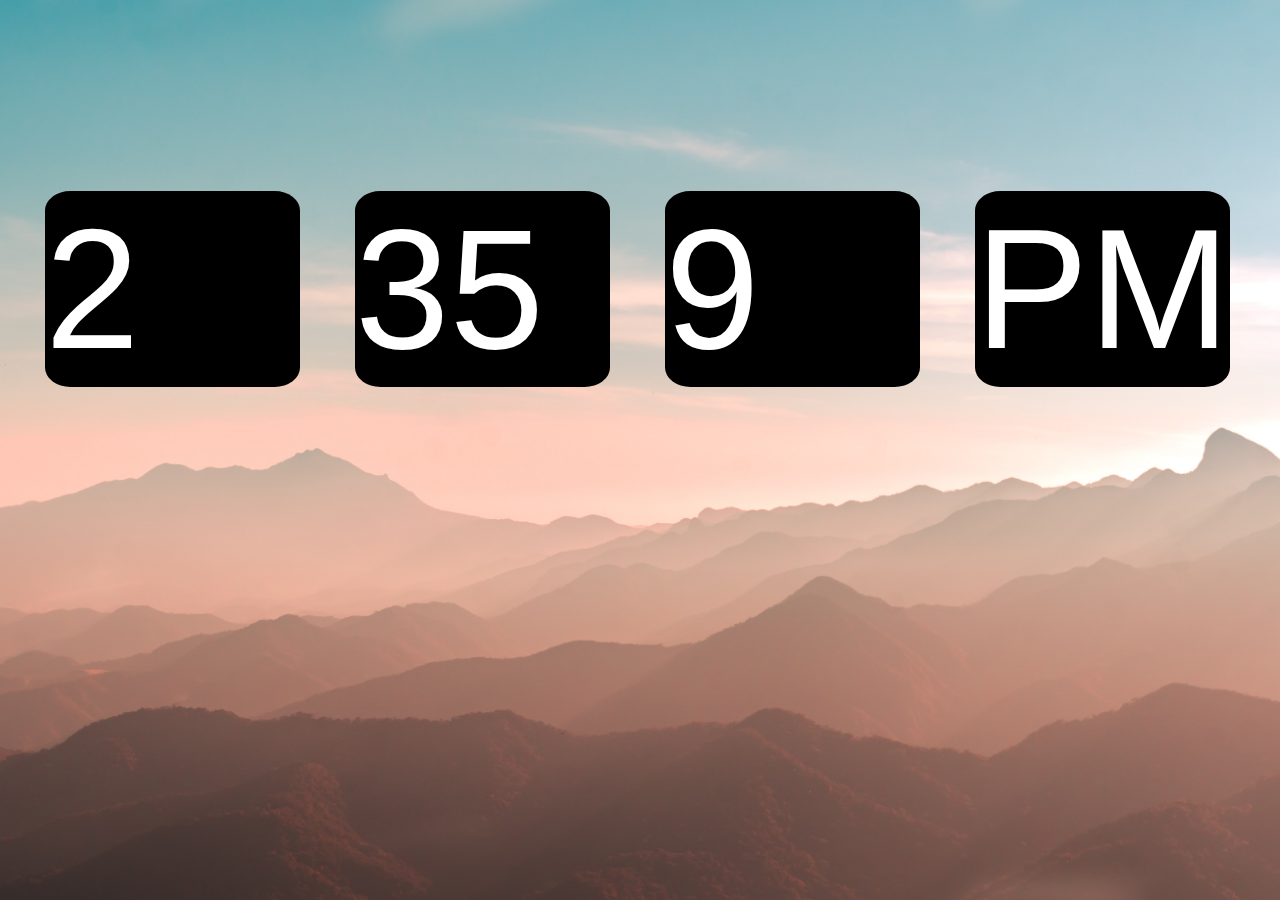
==== index.html @ 2d92fe7a "Add files via upload" ====
<!DOCTYPE html>
<html lang="en">
  <head>
    <meta charset="UTF-8">
    <meta name="viewport" content="width=device-width, initial-scale=1">
    <title>My Website</title>
    <link rel="stylesheet" href="./styles.css">
    <head>
      <link rel="preconnect" href="https://fonts.googleapis.com">
<link rel="preconnect" href="https://fonts.gstatic.com" crossorigin>
<link href="https://fonts.googleapis.com/css2?family=Orbitron&display=swap" rel="stylesheet">
      <link
        rel="stylesheet"
        href="https://cdnjs.cloudflare.com/ajax/libs/animate.css/4.1.1/animate.min.css"
      />
    </head>
  
  
    
  <body>
   
    <main>
      <ul class="animate_animated animate__shakeY">
       <li><p id="abortion"></p></li> 
        <li><p id= min></p></li>
        <li><p id="sec"></p></li>
        <li><p id="ampms"></p></li>
      </ul>
      
    </main>
  </body>
  <script src="script.js"></script>
</html>
---- styles.css ----
p{
    font-family: sans-serif;
    font-size: 170px;
    color: white;
    background-color: black;
    border-radius: 10%;
    width: 1.5em;
    
}
ul{
    animation: bounce-in;
    animation-duration: 3s;
    position:absolute;
}
li
{
   display:block;
   float: left;
   width:300px; /* adjust */
   height: 500px; /* adjust */
   padding: 5px; /*adjust*/
}

html, body{
    position:absolute;
    top: 0%;
    right:0%;
    bottom:0%;
    left:0%;
    margin: 0%;
    overflow: hidden;
  }
body{
 
background-position: center;
background-repeat: no-repeat;
background-size: cover;
margin: 0%;

}

main{
    width: auto;
    height: auto;
}


@media only screen and (max-width:640px){
    p{
    text-align: center;
    width: 1.9em;
    font-size: 17vw;
    font-family: 'Orbitron', sans-serif;
    }

    li
{
    
   width: 320px; /* adjust */
   height: 70px; /* adjust */
   padding: 10px; /*adjust*/
   max-height: auto;
   

}
img{
    max-width: 100%;
    width: 100%;
    
}
}
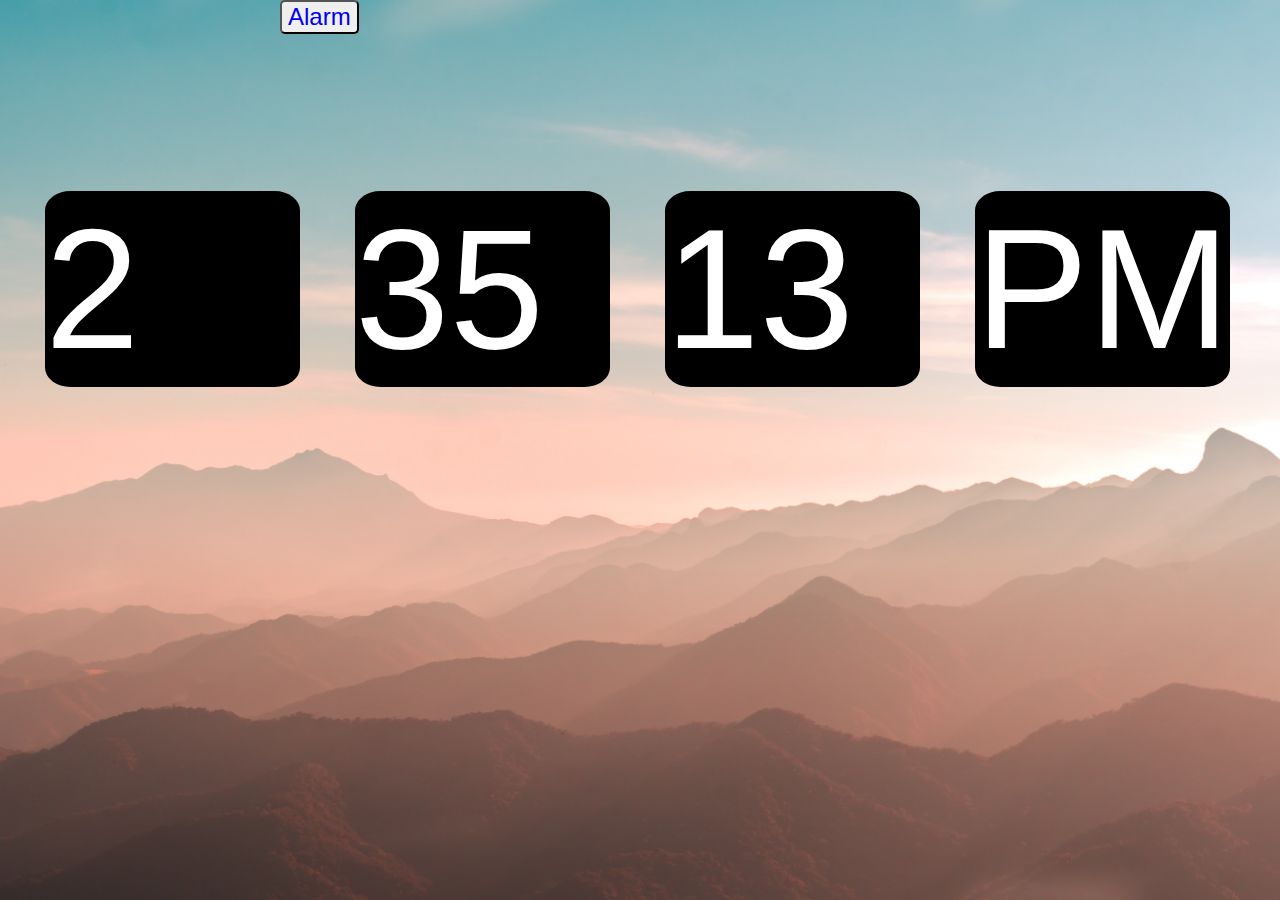
==== commit 2385d7ce: "ADDED NEW FEATURE (added a Alarm)" ====
--- a/index.html
+++ b/index.html
@@ -26,7 +26,7 @@
         <li><p id="sec"></p></li>
         <li><p id="ampms"></p></li>
       </ul>
-      
+      <button><a href="Alarm/alarm.html" style="text-decoration: none;">Alarm</button>
     </main>
   </body>
   <script src="script.js"></script>
--- a/styles.css
+++ b/styles.css
@@ -45,6 +45,11 @@
 }
 
 
+button{
+    position: relative; left: 1250px;
+    border-radius: 5px;
+    font-size: x-large;
+  }
 @media only screen and (max-width:640px){
     p{
     text-align: center;
@@ -68,4 +73,9 @@
     width: 100%;
     
 }
-}+}
+button{
+    position: relative; left: 280px;
+    border-radius: 5px;
+    font-size: x-large;
+  }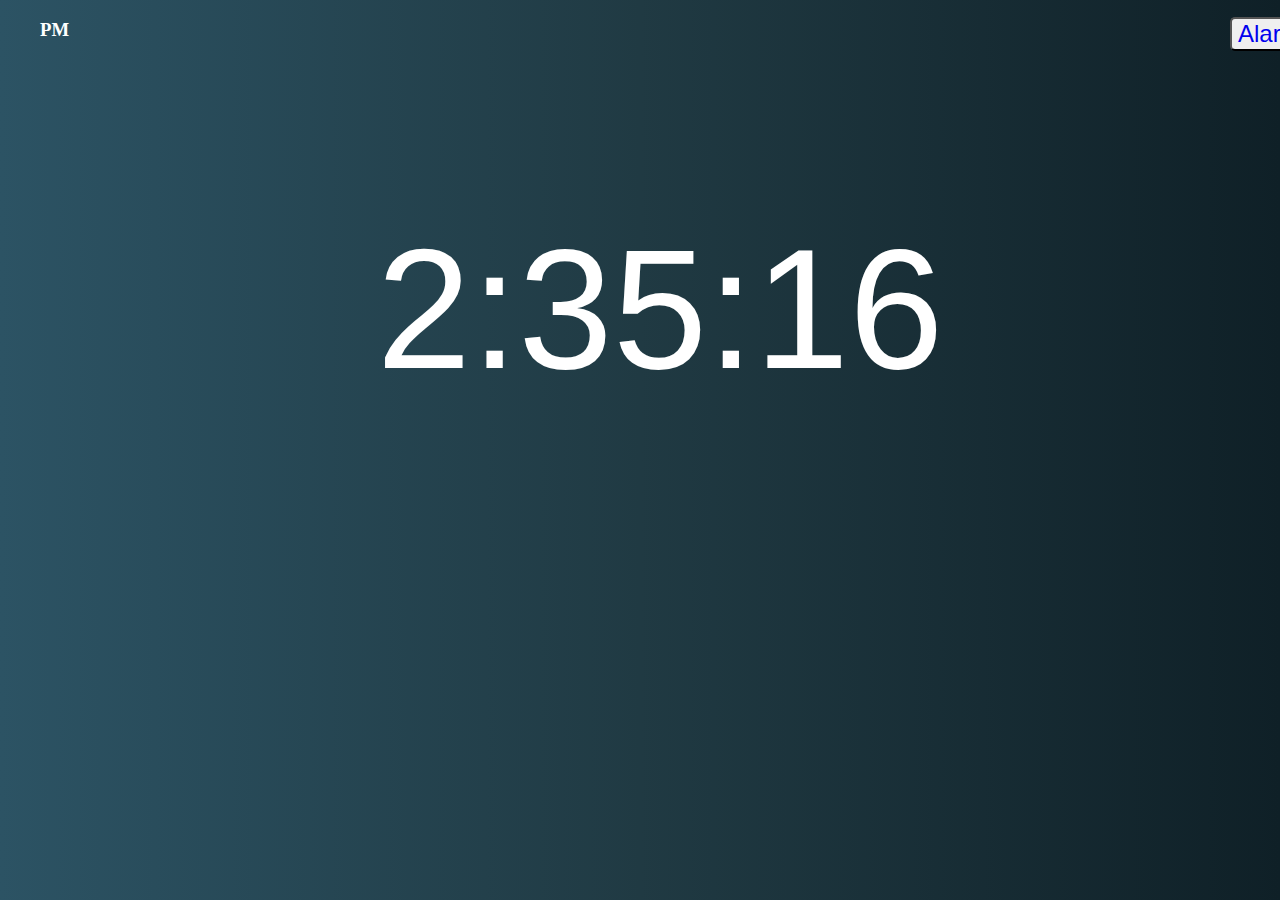
==== commit 467853da: "New UI" ====
--- a/index.html
+++ b/index.html
@@ -6,6 +6,7 @@
     <title>My Website</title>
     <link rel="stylesheet" href="./styles.css">
     <head>
+      
       <link rel="preconnect" href="https://fonts.googleapis.com">
 <link rel="preconnect" href="https://fonts.gstatic.com" crossorigin>
 <link href="https://fonts.googleapis.com/css2?family=Orbitron&display=swap" rel="stylesheet">
@@ -15,16 +16,13 @@
       />
     </head>
   
-  
+  <body>
     
-  <body>
-   
     <main>
+      
       <ul class="animate_animated animate__shakeY">
-       <li><p id="abortion"></p></li> 
-        <li><p id= min></p></li>
-        <li><p id="sec"></p></li>
-        <li><p id="ampms"></p></li>
+        <h3 id = "amorpms">PMORAM</h3>
+       <p id="abortion">00:00</p>
       </ul>
       <button><a href="Alarm/alarm.html" style="text-decoration: none;">Alarm</button>
     </main>
--- a/styles.css
+++ b/styles.css
@@ -1,24 +1,27 @@
-p{
+#abortion{
     font-family: sans-serif;
     font-size: 170px;
     color: white;
-    background-color: black;
-    border-radius: 10%;
-    width: 1.5em;
+    display: flex;
+   align-items: center;
+   justify-content: center;
+   
+    
+    
+    
+    
     
 }
 ul{
     animation: bounce-in;
     animation-duration: 3s;
-    position:absolute;
+   /*adjust*/
+   
 }
-li
-{
-   display:block;
-   float: left;
-   width:300px; /* adjust */
-   height: 500px; /* adjust */
-   padding: 5px; /*adjust*/
+#amorpms{
+    color: white;
+    padding-right: 0%;
+
 }
 
 html, body{
@@ -29,9 +32,14 @@
     left:0%;
     margin: 0%;
     overflow: hidden;
+    padding: 0%;
+    
   }
 body{
- 
+background: #0F2027;  /* fallback for old browsers */
+background: -webkit-linear-gradient(to right, #2C5364, #203A43, #0F2027);  /* Chrome 10-25, Safari 5.1-6 */
+background: linear-gradient(to right, #2C5364, #203A43, #0F2027); /* W3C, IE 10+/ Edge, Firefox 16+, Chrome 26+, Opera 12+, Safari 7+ */
+    
 background-position: center;
 background-repeat: no-repeat;
 background-size: cover;
@@ -46,7 +54,8 @@
 
 
 button{
-    position: relative; left: 1250px;
+    position: relative; left: 1230px; top: -560px;
+;
     border-radius: 5px;
     font-size: x-large;
   }
@@ -73,9 +82,35 @@
     width: 100%;
     
 }
-}
+
 button{
     position: relative; left: 280px;
     border-radius: 5px;
     font-size: x-large;
+  }
+}
+
+#loader {
+    position: absolute;
+    left: 50%;
+    top: 50%;
+    z-index: 1;
+    width: 120px;
+    height: 120px;
+    margin: -76px 0 0 -76px;
+    border: 16px solid #f3f3f3;
+    border-radius: 50%;
+    border-top: 16px solid #3498db;
+    -webkit-animation: spin 2s linear infinite;
+    animation: spin 2s linear infinite;
+  }
+  
+  @-webkit-keyframes spin {
+    0% { -webkit-transform: rotate(0deg); }
+    100% { -webkit-transform: rotate(360deg); }
+  }
+  
+  @keyframes spin {
+    0% { transform: rotate(0deg); }
+    100% { transform: rotate(360deg); }
   }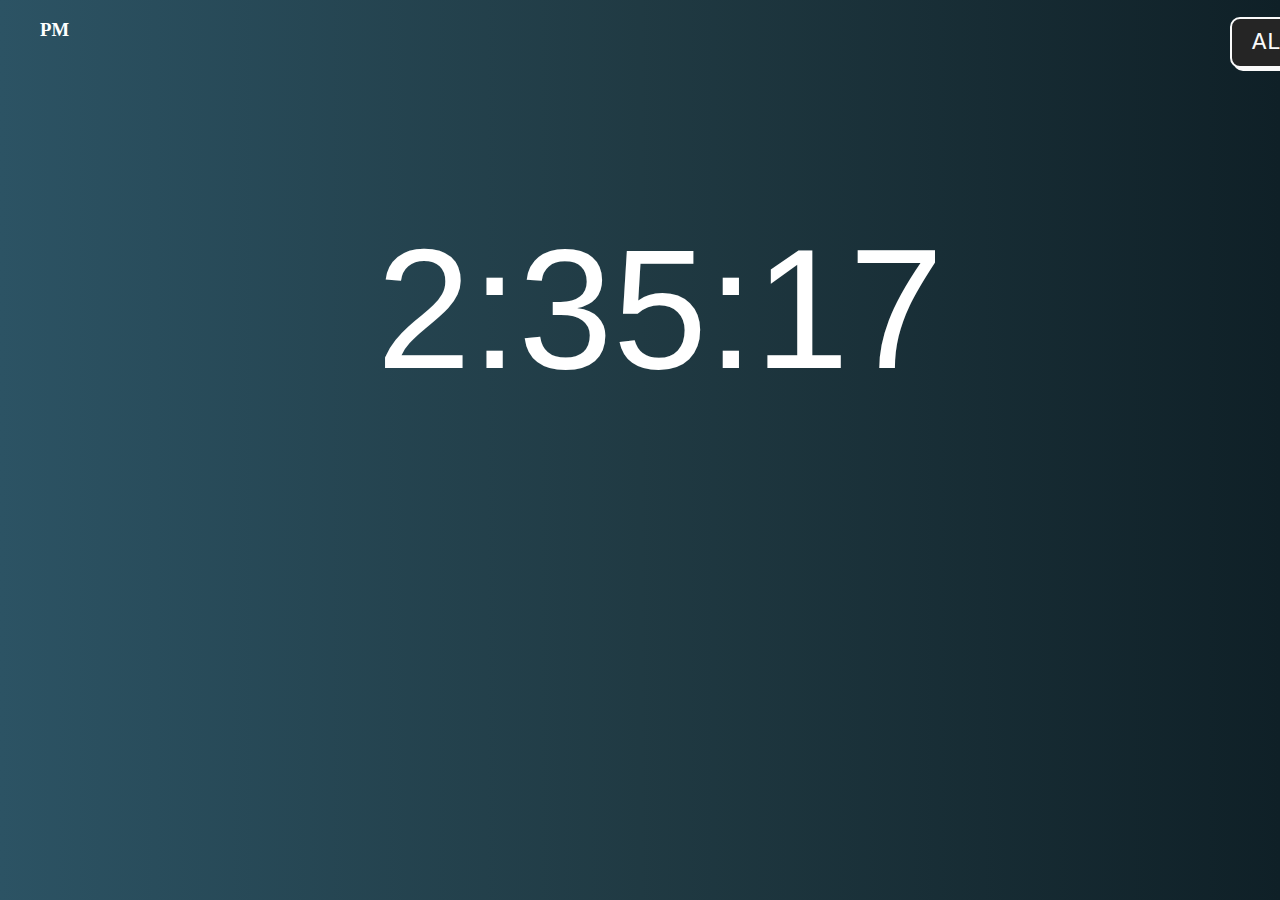
==== commit f7db31f7: "Bug fix" ====
--- a/index.html
+++ b/index.html
@@ -24,7 +24,7 @@
         <h3 id = "amorpms">PMORAM</h3>
        <p id="abortion">00:00</p>
       </ul>
-      <button><a href="Alarm/alarm.html" style="text-decoration: none;">Alarm</button>
+      <button class="alarm" onclick="window.location.href = 'Alarm/alarm.html'" style="text-decoration: none;">Alarm</button>
     </main>
   </body>
   <script src="script.js"></script>
--- a/styles.css
+++ b/styles.css
@@ -5,13 +5,34 @@
     display: flex;
    align-items: center;
    justify-content: center;
-   
+}
+    
+
+    
+  button{
+      text-decoration: none;
+      position: relative; left: 1230px; top: -595px;
+      font-family: monospace;
+      
+      font-size: 1.5rem;
+      color: #FAFAFA;
+      text-transform: uppercase;
+      padding: 10px 20px;
+      border-radius: 10px;
+      border: 2px solid #FAFAFA;
+      background: #252525;
+      box-shadow: 3px 3px #fafafa;
+      cursor: pointer;
+      margin: 35px 0;}
+    
+    button:active {
+      box-shadow: none;
+      transform: translate(3px, 3px);
+    }
     
     
     
-    
-    
-}
+
 ul{
     animation: bounce-in;
     animation-duration: 3s;
@@ -53,12 +74,7 @@
 }
 
 
-button{
-    position: relative; left: 1230px; top: -560px;
-;
-    border-radius: 5px;
-    font-size: x-large;
-  }
+
 @media only screen and (max-width:640px){
     p{
     text-align: center;
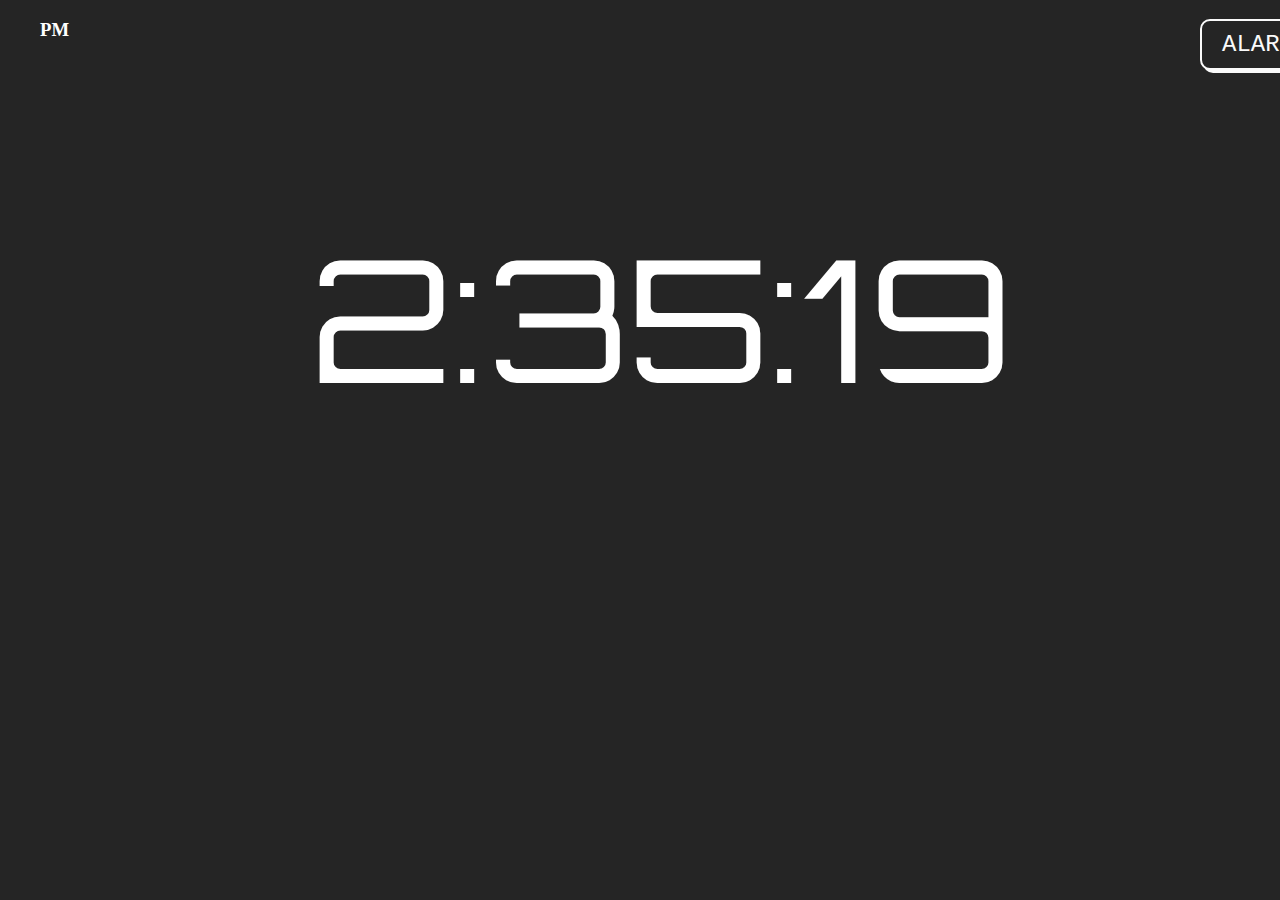
==== commit 4244de76: "(reponsive design for alarm)" ====
--- a/index.html
+++ b/index.html
@@ -3,7 +3,7 @@
   <head>
     <meta charset="UTF-8">
     <meta name="viewport" content="width=device-width, initial-scale=1">
-    <title>My Website</title>
+    <title>Clock</title>
     <link rel="stylesheet" href="./styles.css">
     <head>
       
@@ -23,8 +23,10 @@
       <ul class="animate_animated animate__shakeY">
         <h3 id = "amorpms">PMORAM</h3>
        <p id="abortion">00:00</p>
+      
       </ul>
-      <button class="alarm" onclick="window.location.href = 'Alarm/alarm.html'" style="text-decoration: none;">Alarm</button>
+      <button class="btn" onclick="window.location.href = 'Alarm/alarm.html'" style="text-decoration: none;">Alarm</button>
+      
     </main>
   </body>
   <script src="script.js"></script>
--- a/styles.css
+++ b/styles.css
@@ -1,5 +1,5 @@
 #abortion{
-    font-family: sans-serif;
+  font-family: 'Orbitron', sans-serif;
     font-size: 170px;
     color: white;
     display: flex;
@@ -7,32 +7,29 @@
    justify-content: center;
 }
     
+ 
 
-    
-  button{
-      text-decoration: none;
-      position: relative; left: 1230px; top: -595px;
-      font-family: monospace;
-      
-      font-size: 1.5rem;
-      color: #FAFAFA;
-      text-transform: uppercase;
-      padding: 10px 20px;
-      border-radius: 10px;
-      border: 2px solid #FAFAFA;
-      background: #252525;
-      box-shadow: 3px 3px #fafafa;
-      cursor: pointer;
-      margin: 35px 0;}
-    
-    button:active {
-      box-shadow: none;
-      transform: translate(3px, 3px);
-    }
-    
-    
-    
+button {
+  font-family: monospace;
+  font-size: 1.5rem;
+  color: #FAFAFA;
+  text-transform: uppercase;
+  padding: 10px 20px;
+  border-radius: 10px;
+  border: 2px solid #FAFAFA;
+  background: #252525;
+  box-shadow: 3px 3px #fafafa;
+  cursor: pointer;
+  margin: 35px 0;
+  position: relative; top: -610px; left: 1200px;
+}
 
+button:active {
+  box-shadow: none;
+  transform: translate(3px, 3px);
+}
+
+  
 ul{
     animation: bounce-in;
     animation-duration: 3s;
@@ -54,19 +51,14 @@
     margin: 0%;
     overflow: hidden;
     padding: 0%;
+    background-color: #252525;
+
+    
+    
     
   }
-body{
-background: #0F2027;  /* fallback for old browsers */
-background: -webkit-linear-gradient(to right, #2C5364, #203A43, #0F2027);  /* Chrome 10-25, Safari 5.1-6 */
-background: linear-gradient(to right, #2C5364, #203A43, #0F2027); /* W3C, IE 10+/ Edge, Firefox 16+, Chrome 26+, Opera 12+, Safari 7+ */
-    
-background-position: center;
-background-repeat: no-repeat;
-background-size: cover;
-margin: 0%;
 
-}
+
 
 main{
     width: auto;
@@ -76,6 +68,14 @@
 
 
 @media only screen and (max-width:640px){
+ #abortion{
+  font-family: 'Orbitron', sans-serif;
+    font-size: 100px;
+    color: white;
+    float: left;
+    margin: 80px;
+    
+}
     p{
     text-align: center;
     width: 1.9em;
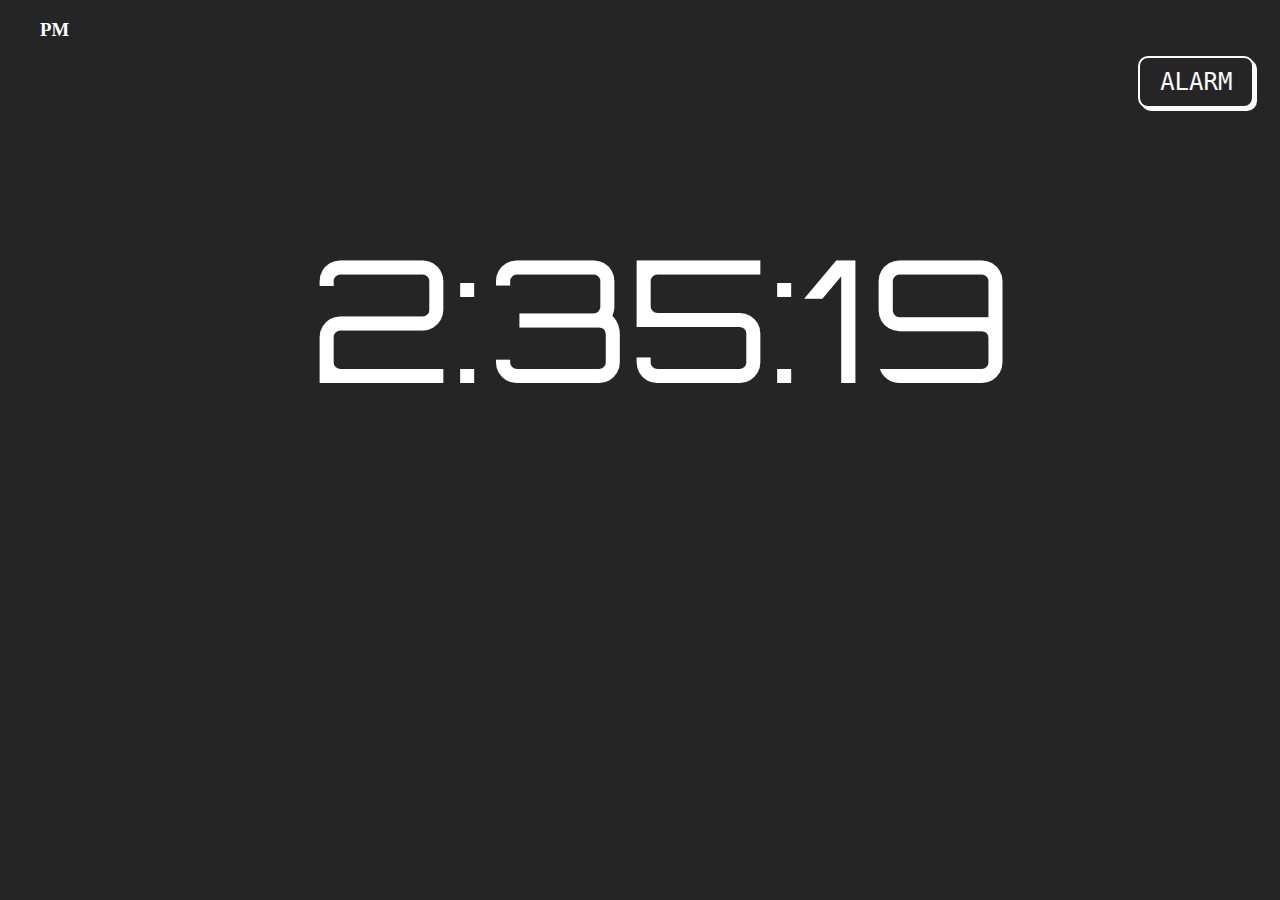
==== commit 21b4f6d7: "(Improved on Responsiveness for mobile)" ====
--- a/index.html
+++ b/index.html
@@ -23,9 +23,8 @@
       <ul class="animate_animated animate__shakeY">
         <h3 id = "amorpms">PMORAM</h3>
        <p id="abortion">00:00</p>
-      
+       <button class="btn" onclick="window.location.href = 'Alarm/alarm.html'" style="text-decoration: none;">Alarm</button>
       </ul>
-      <button class="btn" onclick="window.location.href = 'Alarm/alarm.html'" style="text-decoration: none;">Alarm</button>
       
     </main>
   </body>
--- a/styles.css
+++ b/styles.css
@@ -20,8 +20,13 @@
   background: #252525;
   box-shadow: 3px 3px #fafafa;
   cursor: pointer;
-  margin: 35px 0;
-  position: relative; top: -610px; left: 1200px;
+  
+  position: relative;
+  float:right;
+  top: -42vw;
+  right: 2vw;
+  
+  
 }
 
 button:active {
@@ -70,7 +75,7 @@
 @media only screen and (max-width:640px){
  #abortion{
   font-family: 'Orbitron', sans-serif;
-    font-size: 100px;
+    font-size: 20vw;
     color: white;
     float: left;
     margin: 80px;
@@ -100,33 +105,11 @@
 }
 
 button{
-    position: relative; left: 280px;
+    position: fixed; top: 1vw; right: 2vw;
     border-radius: 5px;
-    font-size: x-large;
+    font-size: 6vw;
+    margin: 0;
+    
   }
 }
 
-#loader {
-    position: absolute;
-    left: 50%;
-    top: 50%;
-    z-index: 1;
-    width: 120px;
-    height: 120px;
-    margin: -76px 0 0 -76px;
-    border: 16px solid #f3f3f3;
-    border-radius: 50%;
-    border-top: 16px solid #3498db;
-    -webkit-animation: spin 2s linear infinite;
-    animation: spin 2s linear infinite;
-  }
-  
-  @-webkit-keyframes spin {
-    0% { -webkit-transform: rotate(0deg); }
-    100% { -webkit-transform: rotate(360deg); }
-  }
-  
-  @keyframes spin {
-    0% { transform: rotate(0deg); }
-    100% { transform: rotate(360deg); }
-  }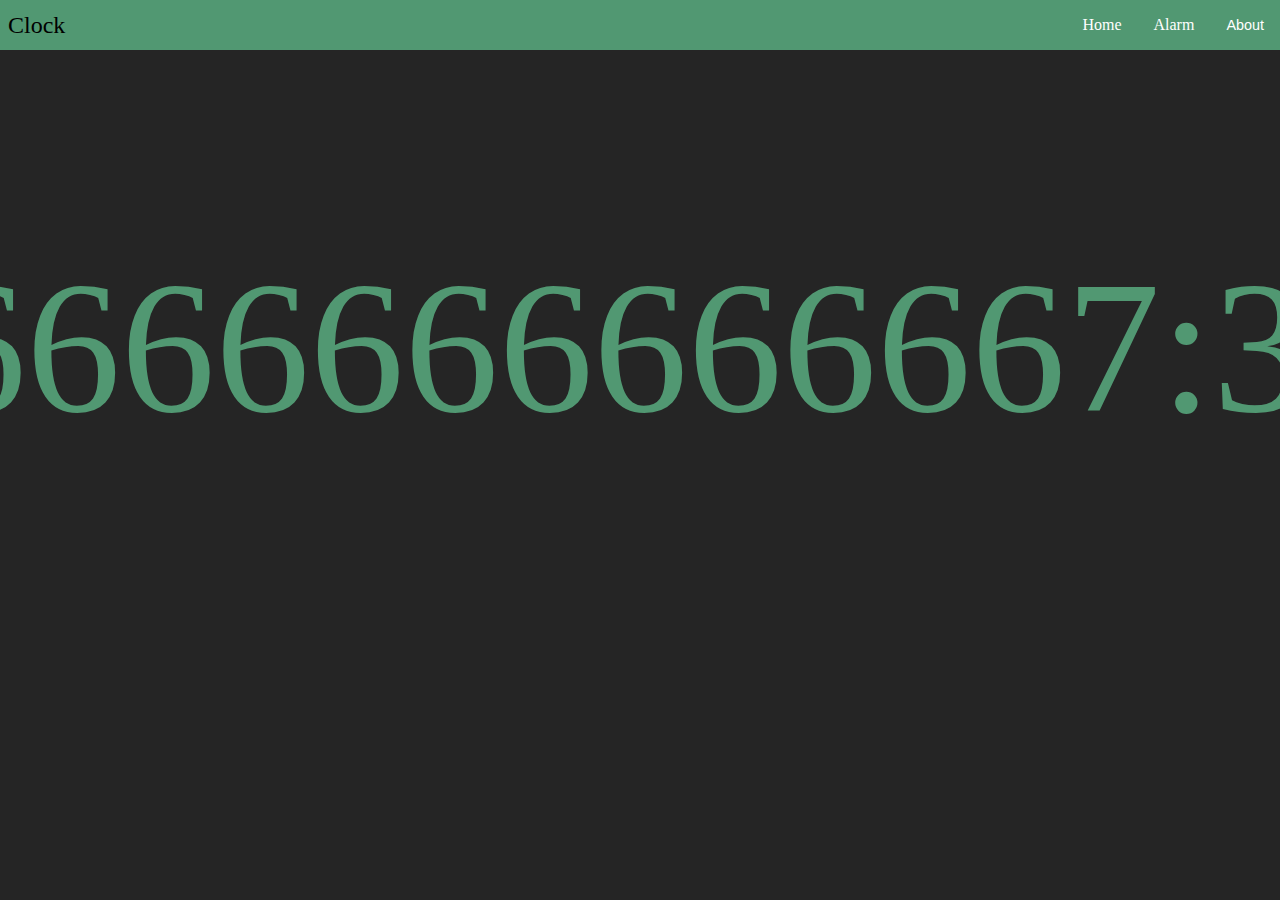
==== commit 17a64ff3: "UI Changes to Home Page" ====
--- a/index.html
+++ b/index.html
@@ -1,32 +1,46 @@
 <!DOCTYPE html>
-<html lang="en">
-  <head>
-    <meta charset="UTF-8">
-    <meta name="viewport" content="width=device-width, initial-scale=1">
-    <title>Clock</title>
-    <link rel="stylesheet" href="./styles.css">
+<html>
     <head>
+  
+     
+      <link rel="stylesheet" href="styles.css">
+      <script src="script.js" defer></script>
+      <title>Clock</title>
+    </head>
+    <body>
+      <nav class="navbar">
+        <div class="brand-title">Clock</div>
+        <a href="#" class="toggle-button">
+          <span class="bar"></span>
+          <span class="bar"></span>
+          <span class="bar"></span>
+        </a>
+        
+        <dialog  class="modal" id="modal">
+          <h2>Made by Ahnaf 	&#x1F496</h2>
+          <button class="button close-button">Close</button>
+        </dialog>
+        
+
+
+          <div class="navbar-links">
+          <ul>
+            <li><a href="index.html">Home</a></li>
+            <li><a href="Alarm/alarm.html">Alarm</a></li>
+            <button id="open-button" class="open-button">About</button>
+          </ul>
+        </div>
+      </nav>
+
+
+
+     <div class="divclock" id="divclock">
+      <p id="clock" class="clock">00:00</p>
+      <p id="ampm" class="ampm"></p>
+     </div>
       
-      <link rel="preconnect" href="https://fonts.googleapis.com">
-<link rel="preconnect" href="https://fonts.gstatic.com" crossorigin>
-<link href="https://fonts.googleapis.com/css2?family=Orbitron&display=swap" rel="stylesheet">
-      <link
-        rel="stylesheet"
-        href="https://cdnjs.cloudflare.com/ajax/libs/animate.css/4.1.1/animate.min.css"
-      />
-    </head>
-  
-  <body>
-    
-    <main>
-      
-      <ul class="animate_animated animate__shakeY">
-        <h3 id = "amorpms">PMORAM</h3>
-       <p id="abortion">00:00</p>
-       <button class="btn" onclick="window.location.href = 'Alarm/alarm.html'" style="text-decoration: none;">Alarm</button>
-      </ul>
-      
-    </main>
-  </body>
-  <script src="script.js"></script>
+
+
+
+    </body>
 </html>--- a/styles.css
+++ b/styles.css
@@ -1,115 +1,156 @@
-#abortion{
-  font-family: 'Orbitron', sans-serif;
-    font-size: 170px;
-    color: white;
-    display: flex;
-   align-items: center;
-   justify-content: center;
+* {
+  box-sizing: border-box;
 }
-    
- 
 
-button {
-  font-family: monospace;
-  font-size: 1.5rem;
-  color: #FAFAFA;
-  text-transform: uppercase;
-  padding: 10px 20px;
-  border-radius: 10px;
-  border: 2px solid #FAFAFA;
-  background: #252525;
-  box-shadow: 3px 3px #fafafa;
-  cursor: pointer;
-  
-  position: relative;
-  float:right;
-  top: -42vw;
-  right: 2vw;
-  
+dialog{
+  border: none;
+  border-radius: 5px;
+  background-color: white;
   
 }
 
-button:active {
-  box-shadow: none;
-  transform: translate(3px, 3px);
+button{
+  background-color: #519872;
+  border: none;
+  color: white;
+  cursor: pointer;
+  font-size: .9rem;
+  padding: 1rem;;
 }
 
+.open-button:hover{
+background-color: white;
+color: black;
+}
+
+.close-button{
+  background-color: #519872;
+  color: white;
+  padding: 10px;
+  border: none;
+  border-radius: 5px;
+  cursor: pointer;
+  font-size: 16px;
+}
+
+body {
+  margin: 0;
+  padding: 0;
+  background-color: #252525 ;
+}
+
+.navbar {
+  display: flex;
+  position: relative;
+  justify-content: space-between;
+  align-items: center;
+  background-color: #519872;
+  color: white;
+}
+
+.brand-title {
+  font-size: 1.5rem;
+  margin: .5rem;
+  color: black;
+}
+
+.navbar-links {
+  height: 100%;
+}
+
+.navbar-links ul {
+  display: flex;
+  margin: 0;
+  padding: 0;
+}
+
+.navbar-links li {
+  list-style: none;
+}
+
+.navbar-links li a {
+  display: block;
+  text-decoration: none;
+  color: white;
+  padding: 1rem;
+}
+
+.navbar-links li a:hover{
+  color: black;
+}
+
+.navbar-links li:hover {
+  background-color: rgb(255, 255, 255);
+}
+
+.toggle-button {
+  position: absolute;
+  top: .75rem;
+  right: 1rem;
+  display: none;
+  flex-direction: column;
+  justify-content: space-between;
+  width: 30px;
+  height: 21px;
+}
+
+.toggle-button .bar {
+  height: 3px;
+  width: 100%;
+  background-color: white;
+  border-radius: 10px;
+}
+.divclock{
+  display: flex;
+  justify-content: center;
+  align-items: center;
   
-ul{
-    animation: bounce-in;
-    animation-duration: 3s;
-   /*adjust*/
-   
 }
-#amorpms{
-    color: white;
-    padding-right: 0%;
+.clock{
+  font-size: 21vh;
+  color: #519872;
+ 
+}
+.ampm{
+  font-size: 10vh;
+  color: #519872;
+  
 
 }
 
-html, body{
-    position:absolute;
-    top: 0%;
-    right:0%;
-    bottom:0%;
-    left:0%;
-    margin: 0%;
-    overflow: hidden;
-    padding: 0%;
-    background-color: #252525;
-
-    
-    
-    
+@media only screen and (max-width:640px) {
+  .navbar {
+      flex-direction: column;
+      align-items: flex-start;
   }
 
+  .toggle-button {
+      display: flex;
+  }
 
+  .navbar-links {
+      display: none;
+      width: 100%;
+  }
 
-main{
-    width: auto;
-    height: auto;
+  .navbar-links ul {
+      width: 100%;
+      flex-direction: column;
+  }
+
+  .navbar-links ul li {
+      text-align: center;
+  }
+
+  .navbar-links ul li a {
+      padding: .5rem 1rem;
+  }
+button{
+  padding: .5rem 1rem;
+  font-size: .9rem;
 }
-
-
-
-@media only screen and (max-width:640px){
- #abortion{
-  font-family: 'Orbitron', sans-serif;
-    font-size: 20vw;
-    color: white;
-    float: left;
-    margin: 80px;
-    
-}
-    p{
-    text-align: center;
-    width: 1.9em;
-    font-size: 17vw;
-    font-family: 'Orbitron', sans-serif;
-    }
-
-    li
-{
-    
-   width: 320px; /* adjust */
-   height: 70px; /* adjust */
-   padding: 10px; /*adjust*/
-   max-height: auto;
-   
-
-}
-img{
-    max-width: 100%;
-    width: 100%;
-    
-}
-
-button{
-    position: fixed; top: 1vw; right: 2vw;
-    border-radius: 5px;
-    font-size: 6vw;
-    margin: 0;
-    
+  .navbar-links.active {
+      display: flex;
   }
 }
 
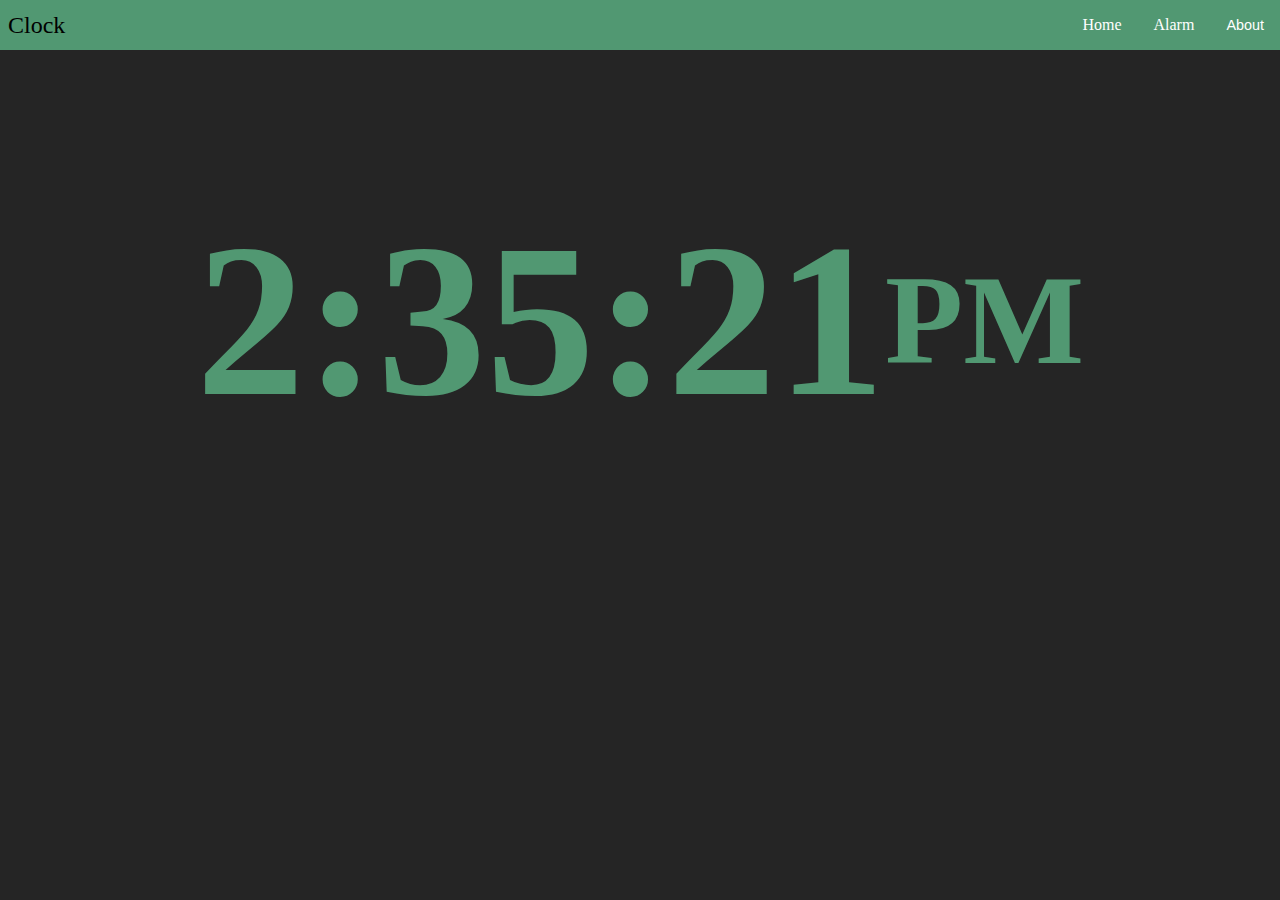
==== commit b57330ba: "Ui Bug fix" ====
--- a/index.html
+++ b/index.html
@@ -2,7 +2,7 @@
 <html>
     <head>
   
-     
+      <meta name="viewport" content="width=device-width,initial-scale=1.0">
       <link rel="stylesheet" href="styles.css">
       <script src="script.js" defer></script>
       <title>Clock</title>
@@ -35,8 +35,8 @@
 
 
      <div class="divclock" id="divclock">
-      <p id="clock" class="clock">00:00</p>
-      <p id="ampm" class="ampm"></p>
+      <h1 id="clock" class="clock">00:00</h1>
+      <h1 id="ampm" class="ampm"></h1>
      </div>
       
 
--- a/styles.css
+++ b/styles.css
@@ -104,15 +104,15 @@
   display: flex;
   justify-content: center;
   align-items: center;
-  
+
 }
 .clock{
-  font-size: 21vh;
+  font-size: 17vw;
   color: #519872;
  
 }
 .ampm{
-  font-size: 10vh;
+  font-size: 10vw;
   color: #519872;
   
 
@@ -154,3 +154,8 @@
   }
 }
 
+.clock{
+ 
+  color: #519872;
+  
+}